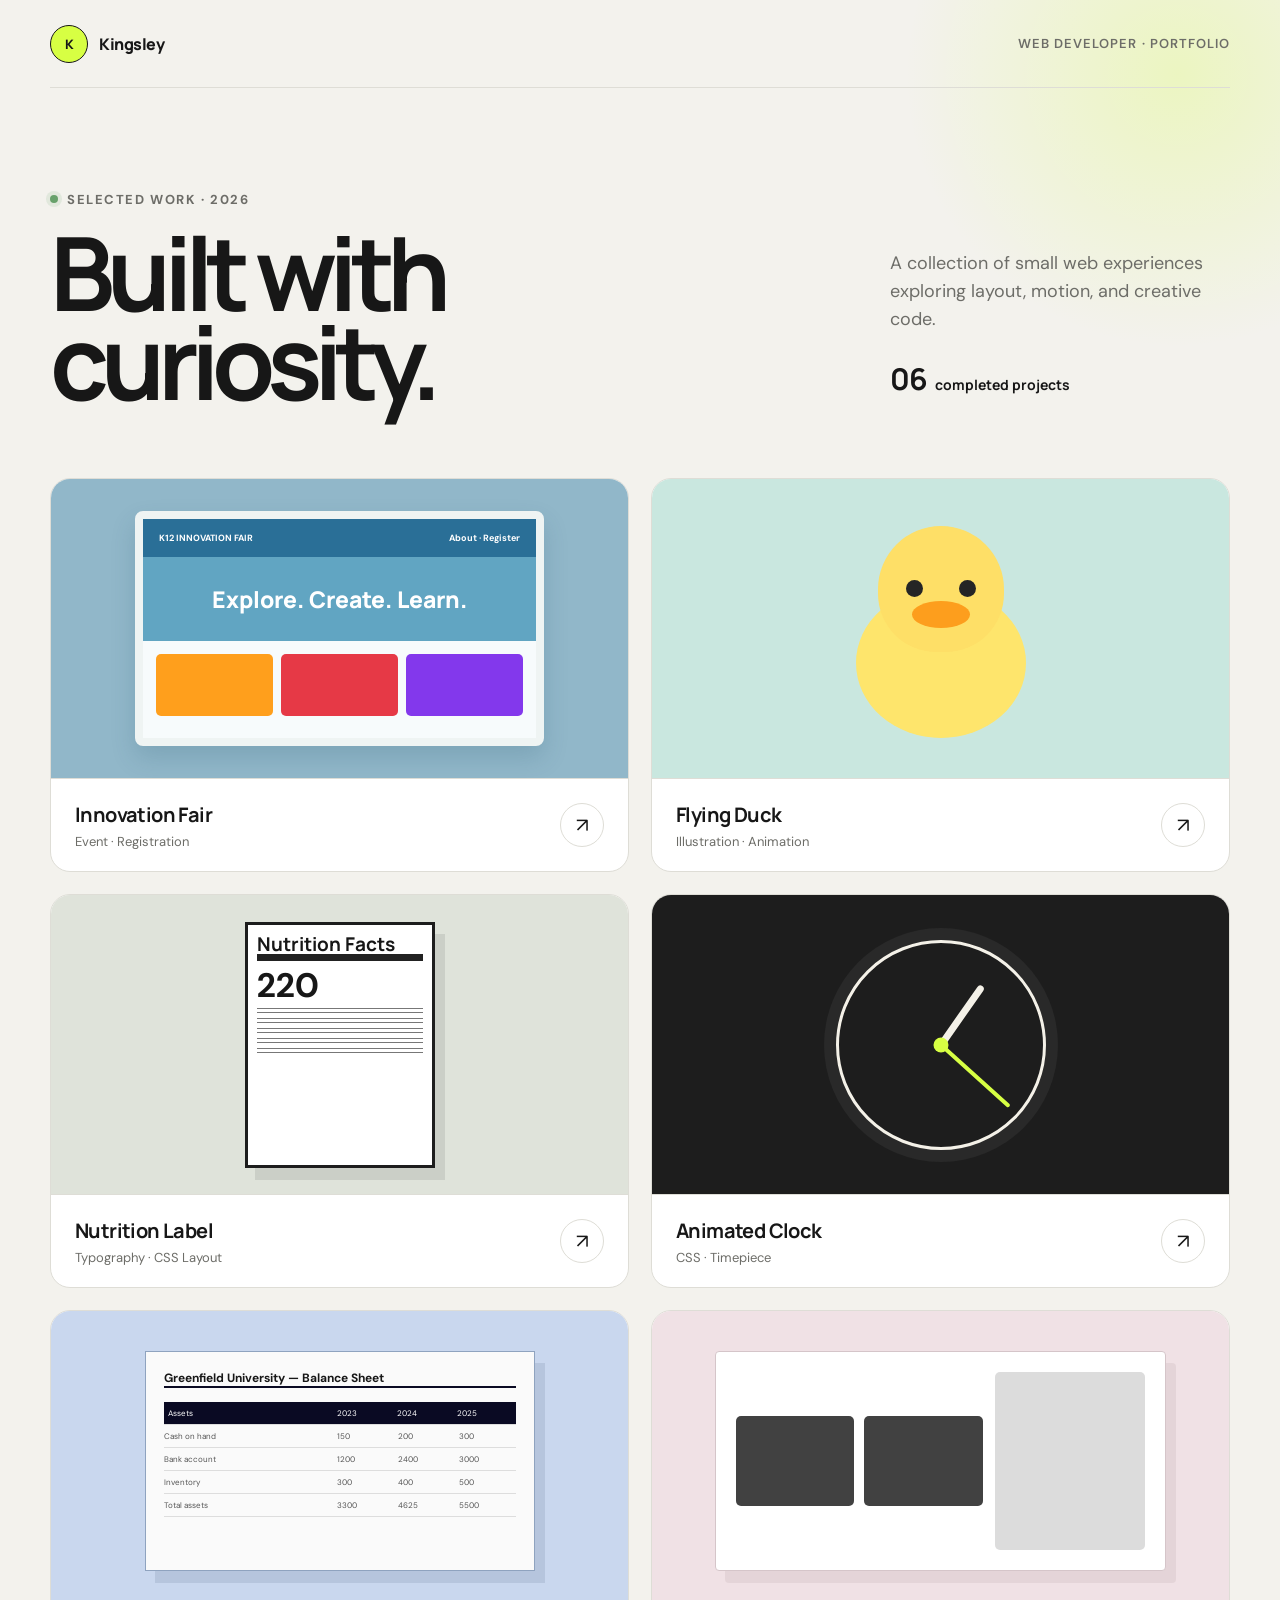
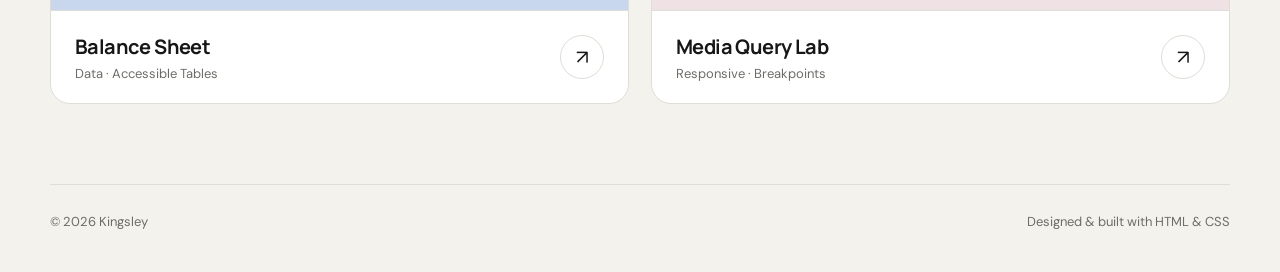
==== index.html @ a04c9cb6 "Add initial HTML structure for project portfolio" ====
<!doctype html>
<html lang="en">
  <head>
    <meta charset="UTF-8" />
    <meta name="viewport" content="width=device-width, initial-scale=1.0" />
    <meta
      name="description"
      content="A collection of web projects by Kingsley."
    />
    <title>Kingsley — Project Portfolio</title>
    <link rel="preconnect" href="https://fonts.googleapis.com" />
    <link rel="preconnect" href="https://fonts.gstatic.com" crossorigin />
    <link
      href="https://fonts.googleapis.com/css2?family=DM+Sans:wght@400;500;600;700&family=Manrope:wght@600;700;800&display=swap"
      rel="stylesheet"
    />
    <style>
      :root {
        --ink: #171717;
        --muted: #6d6d68;
        --paper: #f3f2ed;
        --white: #fff;
        --lime: #d7ff43;
        --line: #deddd6;
      }

      * {
        box-sizing: border-box;
      }

      html {
        scroll-behavior: smooth;
      }

      body {
        margin: 0;
        font-family: "DM Sans", sans-serif;
        color: var(--ink);
        background:
          radial-gradient(
            circle at 92% 4%,
            rgba(215, 255, 67, 0.26),
            transparent 17rem
          ),
          var(--paper);
      }

      a {
        color: inherit;
      }

      .shell {
        width: min(1180px, calc(100% - 40px));
        margin: 0 auto;
      }

      header {
        height: 88px;
        display: flex;
        align-items: center;
        justify-content: space-between;
        border-bottom: 1px solid var(--line);
      }

      .brand {
        display: flex;
        align-items: center;
        gap: 11px;
        font-family: "Manrope", sans-serif;
        font-weight: 800;
        letter-spacing: -0.03em;
        text-decoration: none;
      }

      .brand-mark {
        width: 38px;
        height: 38px;
        display: grid;
        place-items: center;
        border: 1.5px solid var(--ink);
        border-radius: 50%;
        background: var(--lime);
        font-size: 13px;
      }

      .header-meta {
        color: var(--muted);
        font-size: 13px;
        font-weight: 600;
        letter-spacing: 0.08em;
        text-transform: uppercase;
      }

      .hero {
        min-height: 390px;
        display: grid;
        grid-template-columns: 1.25fr 0.75fr;
        align-items: end;
        gap: 40px;
        padding: 82px 0 72px;
      }

      .eyebrow {
        display: flex;
        align-items: center;
        gap: 9px;
        margin-bottom: 20px;
        color: var(--muted);
        font-size: 13px;
        font-weight: 700;
        letter-spacing: 0.12em;
        text-transform: uppercase;
      }

      .eyebrow::before {
        content: "";
        width: 8px;
        height: 8px;
        border-radius: 50%;
        background: #68a16b;
        box-shadow: 0 0 0 4px rgba(104, 161, 107, 0.13);
      }

      h1 {
        max-width: 760px;
        margin: 0;
        font-family: "Manrope", sans-serif;
        font-size: clamp(58px, 8vw, 104px);
        line-height: 0.87;
        letter-spacing: -0.075em;
      }

      .hero-aside {
        max-width: 340px;
        justify-self: end;
        padding-bottom: 7px;
      }

      .hero-aside p {
        margin: 0 0 24px;
        color: var(--muted);
        font-size: 18px;
        line-height: 1.55;
      }

      .count {
        display: inline-flex;
        align-items: baseline;
        gap: 8px;
        font-family: "Manrope", sans-serif;
        font-size: 14px;
        font-weight: 700;
      }

      .count strong {
        font-size: 30px;
        letter-spacing: -0.04em;
      }

      .projects {
        display: grid;
        grid-template-columns: repeat(2, minmax(0, 1fr));
        gap: 22px;
        padding-bottom: 80px;
      }

      .project-card {
        overflow: hidden;
        border: 1px solid var(--line);
        border-radius: 20px;
        background: var(--white);
        text-decoration: none;
        transition:
          transform 180ms ease,
          box-shadow 180ms ease;
      }

      .project-card:hover {
        transform: translateY(-5px);
        box-shadow: 0 18px 40px rgba(34, 34, 28, 0.09);
      }

      .preview {
        height: 300px;
        display: grid;
        place-items: center;
        overflow: hidden;
        border-bottom: 1px solid var(--line);
      }

      .project-info {
        display: flex;
        align-items: center;
        justify-content: space-between;
        min-height: 92px;
        padding: 20px 24px;
      }

      .project-info h2 {
        margin: 0 0 5px;
        font-family: "Manrope", sans-serif;
        font-size: 20px;
        letter-spacing: -0.03em;
      }

      .project-info p {
        margin: 0;
        color: var(--muted);
        font-size: 13px;
      }

      .arrow {
        width: 44px;
        height: 44px;
        flex: 0 0 auto;
        display: grid;
        place-items: center;
        border: 1px solid var(--line);
        border-radius: 50%;
        font-size: 20px;
        transition:
          background 180ms ease,
          transform 180ms ease;
      }

      .project-card:hover .arrow {
        transform: rotate(-45deg);
        background: var(--lime);
      }

      /* Project thumbnails */
      .preview-registration {
        background: #91b7c9;
        padding: 26px;
      }

      .fair-window {
        width: 78%;
        height: 235px;
        overflow: hidden;
        border: 8px solid #eff4f3;
        border-radius: 8px;
        background: #f7fbfc;
        box-shadow: 0 12px 24px rgba(36, 82, 103, 0.18);
      }

      .fair-nav {
        height: 38px;
        display: flex;
        align-items: center;
        justify-content: space-between;
        padding: 0 16px;
        background: #2a6f97;
        color: white;
        font-size: 9px;
        font-weight: 700;
      }

      .fair-hero {
        height: 84px;
        display: grid;
        place-items: center;
        background: #61a5c2;
        color: white;
        font-family: "Manrope", sans-serif;
        font-size: 23px;
        font-weight: 800;
      }

      .fair-cards {
        display: grid;
        grid-template-columns: repeat(3, 1fr);
        gap: 8px;
        padding: 13px;
      }

      .fair-cards i {
        height: 62px;
        border-radius: 5px;
        background: #ff9f1c;
      }

      .fair-cards i:nth-child(2) {
        background: #e63946;
      }
      .fair-cards i:nth-child(3) {
        background: #8338ec;
      }

      .preview-clock {
        background: #1d1d1d;
      }

      .clock-preview {
        position: relative;
        width: 210px;
        height: 210px;
        border: 3px solid #f4f1e8;
        border-radius: 50%;
        box-shadow: 0 0 0 12px #292929;
      }

      .clock-preview::before,
      .clock-preview::after {
        content: "";
        position: absolute;
        left: 50%;
        bottom: 50%;
        transform-origin: bottom;
        border-radius: 99px;
      }

      .clock-preview::before {
        width: 7px;
        height: 72px;
        background: #f4f1e8;
        transform: translateX(-50%) rotate(35deg);
      }

      .clock-preview::after {
        width: 4px;
        height: 92px;
        background: #d7ff43;
        transform: translateX(-50%) rotate(132deg);
      }

      .clock-dot {
        position: absolute;
        z-index: 2;
        left: 50%;
        top: 50%;
        width: 15px;
        height: 15px;
        transform: translate(-50%, -50%);
        border-radius: 50%;
        background: #d7ff43;
      }

      .preview-nutrition {
        background: #dfe3da;
      }

      .nutrition-preview {
        width: 190px;
        height: 246px;
        padding: 9px;
        border: 3px solid #1d1d1d;
        background: white;
        box-shadow: 10px 12px 0 rgba(29, 29, 29, 0.1);
        text-align: left;
      }

      .nutrition-preview h3 {
        margin: 0;
        border-bottom: 7px solid #222;
        font-family: "Manrope", sans-serif;
        font-size: 19px;
        line-height: 1.1;
      }

      .nutrition-preview b {
        display: block;
        margin: 8px 0 4px;
        font-size: 34px;
        line-height: 1;
      }

      .nutrition-preview i {
        display: block;
        height: 5px;
        margin-top: 5px;
        border-top: 1px solid #777;
        border-bottom: 1px solid #777;
      }

      .preview-duck {
        background: #c9e7df;
      }

      .duck-preview {
        position: relative;
        width: 210px;
        height: 225px;
      }

      .duck-head {
        position: absolute;
        z-index: 2;
        left: 50%;
        top: 10px;
        width: 126px;
        height: 126px;
        transform: translateX(-50%);
        border-radius: 52% 52% 48% 48%;
        background: #fedf67;
      }

      .duck-head::before,
      .duck-head::after {
        content: "";
        position: absolute;
        top: 54px;
        width: 17px;
        height: 17px;
        border-radius: 50%;
        background: #252525;
      }

      .duck-head::before {
        left: 28px;
      }
      .duck-head::after {
        right: 28px;
      }

      .duck-beak {
        position: absolute;
        z-index: 3;
        left: 50%;
        top: 85px;
        width: 58px;
        height: 27px;
        transform: translateX(-50%);
        border-radius: 50%;
        background: #fd9e1d;
      }

      .duck-body {
        position: absolute;
        left: 50%;
        bottom: 3px;
        width: 170px;
        height: 150px;
        transform: translateX(-50%);
        border-radius: 50%;
        background: #fee56c;
      }

      .preview-sheet {
        background: #c9d7ee;
      }

      .sheet-preview {
        width: 72%;
        max-width: 390px;
        height: 220px;
        padding: 18px;
        background: #fafafa;
        border: 1px solid #8fa3bf;
        box-shadow: 10px 12px 0 rgba(44, 67, 102, 0.12);
      }

      .sheet-preview h3 {
        margin: 0 0 14px;
        border-bottom: 2px solid #0a0a23;
        font-size: 12px;
      }

      .sheet-row {
        display: grid;
        grid-template-columns: 1.5fr repeat(3, 0.5fr);
        gap: 5px;
        height: 23px;
        align-items: center;
        border-bottom: 1px solid #ddd;
        color: #555;
        font-size: 8px;
      }

      .sheet-row.header {
        background: #0a0a23;
        color: white;
        padding: 0 4px;
      }

      .preview-media {
        background: #f0e1e5;
      }

      .media-preview {
        width: 78%;
        height: 220px;
        display: grid;
        grid-template-columns: 1fr 150px;
        gap: 12px;
        padding: 20px;
        background: white;
        border: 1px solid #d5c5c9;
        border-radius: 4px;
        box-shadow: 10px 12px 0 rgba(91, 61, 70, 0.08);
      }

      .media-main {
        display: grid;
        grid-template-columns: repeat(2, 1fr);
        gap: 10px;
        align-content: center;
      }

      .media-main i {
        height: 90px;
        border-radius: 5px;
        background: #414141;
      }

      .media-side {
        border-radius: 5px;
        background: #dcdcdc;
      }

      footer {
        display: flex;
        justify-content: space-between;
        padding: 28px 0 42px;
        border-top: 1px solid var(--line);
        color: var(--muted);
        font-size: 13px;
      }

      @media (max-width: 760px) {
        .shell {
          width: min(100% - 28px, 1180px);
        }

        header {
          height: 72px;
        }

        .header-meta {
          display: none;
        }

        .hero {
          min-height: 360px;
          grid-template-columns: 1fr;
          gap: 28px;
          padding: 56px 0 48px;
        }

        h1 {
          font-size: clamp(54px, 18vw, 82px);
        }

        .hero-aside {
          justify-self: start;
        }

        .projects {
          grid-template-columns: 1fr;
        }

        .preview {
          height: 255px;
        }

        footer {
          gap: 20px;
          flex-direction: column;
        }
      }

      @media (prefers-reduced-motion: reduce) {
        html {
          scroll-behavior: auto;
        }

        .project-card,
        .arrow {
          transition: none;
        }
      }
    </style>
  </head>
  <body>
    <div class="shell">
      <header>
        <a class="brand" href="#" aria-label="Back to top">
          <span class="brand-mark">K</span>
          <span>Kingsley</span>
        </a>
        <div class="header-meta">Web Developer · Portfolio</div>
      </header>

      <main>
        <section class="hero" aria-labelledby="portfolio-heading">
          <div>
            <div class="eyebrow">Selected work · 2026</div>
            <h1 id="portfolio-heading">Built with curiosity.</h1>
          </div>
          <div class="hero-aside">
            <p>
              A collection of small web experiences exploring layout, motion,
              and creative code.
            </p>
            <div class="count"><strong>06</strong> completed projects</div>
          </div>
        </section>

        <section class="projects" aria-label="Completed projects">
          <a class="project-card" href="./RegistrationWebsite/index.html">
            <div class="preview preview-registration">
              <div class="fair-window" aria-hidden="true">
                <div class="fair-nav">
                  <span>K12 INNOVATION FAIR</span><span>About · Register</span>
                </div>
                <div class="fair-hero">Explore. Create. Learn.</div>
                <div class="fair-cards"><i></i><i></i><i></i></div>
              </div>
            </div>
            <div class="project-info">
              <div>
                <h2>Innovation Fair</h2>
                <p>Event · Registration</p>
              </div>
              <span class="arrow" aria-hidden="true">↗</span>
            </div>
          </a>

          <a class="project-card" href="./FlyingDuck/index.html">
            <div class="preview preview-duck">
              <div class="duck-preview" aria-hidden="true">
                <div class="duck-head"></div>
                <div class="duck-beak"></div>
                <div class="duck-body"></div>
              </div>
            </div>
            <div class="project-info">
              <div>
                <h2>Flying Duck</h2>
                <p>Illustration · Animation</p>
              </div>
              <span class="arrow" aria-hidden="true">↗</span>
            </div>
          </a>

          <a class="project-card" href="./NutritionLabel/index.html">
            <div class="preview preview-nutrition">
              <div class="nutrition-preview" aria-hidden="true">
                <h3>Nutrition Facts</h3>
                <b>220</b>
                <i></i><i></i><i></i><i></i><i></i>
              </div>
            </div>
            <div class="project-info">
              <div>
                <h2>Nutrition Label</h2>
                <p>Typography · CSS Layout</p>
              </div>
              <span class="arrow" aria-hidden="true">↗</span>
            </div>
          </a>

          <a class="project-card" href="./Clock/index.html">
            <div class="preview preview-clock">
              <div class="clock-preview" aria-hidden="true">
                <span class="clock-dot"></span>
              </div>
            </div>
            <div class="project-info">
              <div>
                <h2>Animated Clock</h2>
                <p>CSS · Timepiece</p>
              </div>
              <span class="arrow" aria-hidden="true">↗</span>
            </div>
          </a>

          <a class="project-card" href="./BalanceSheet/index.html">
            <div class="preview preview-sheet">
              <div class="sheet-preview" aria-hidden="true">
                <h3>Greenfield University — Balance Sheet</h3>
                <div class="sheet-row header">
                  <span>Assets</span><span>2023</span><span>2024</span
                  ><span>2025</span>
                </div>
                <div class="sheet-row">
                  <span>Cash on hand</span><span>150</span><span>200</span
                  ><span>300</span>
                </div>
                <div class="sheet-row">
                  <span>Bank account</span><span>1200</span><span>2400</span
                  ><span>3000</span>
                </div>
                <div class="sheet-row">
                  <span>Inventory</span><span>300</span><span>400</span
                  ><span>500</span>
                </div>
                <div class="sheet-row">
                  <span>Total assets</span><span>3300</span><span>4625</span
                  ><span>5500</span>
                </div>
              </div>
            </div>
            <div class="project-info">
              <div>
                <h2>Balance Sheet</h2>
                <p>Data · Accessible Tables</p>
              </div>
              <span class="arrow" aria-hidden="true">↗</span>
            </div>
          </a>

          <a class="project-card" href="./MediaQuery/index.html">
            <div class="preview preview-media">
              <div class="media-preview" aria-hidden="true">
                <div class="media-main"><i></i><i></i></div>
                <div class="media-side"></div>
              </div>
            </div>
            <div class="project-info">
              <div>
                <h2>Media Query Lab</h2>
                <p>Responsive · Breakpoints</p>
              </div>
              <span class="arrow" aria-hidden="true">↗</span>
            </div>
          </a>
        </section>
      </main>

      <footer>
        <span>© 2026 Kingsley</span>
        <span>Designed &amp; built with HTML &amp; CSS</span>
      </footer>
    </div>
  </body>
</html>
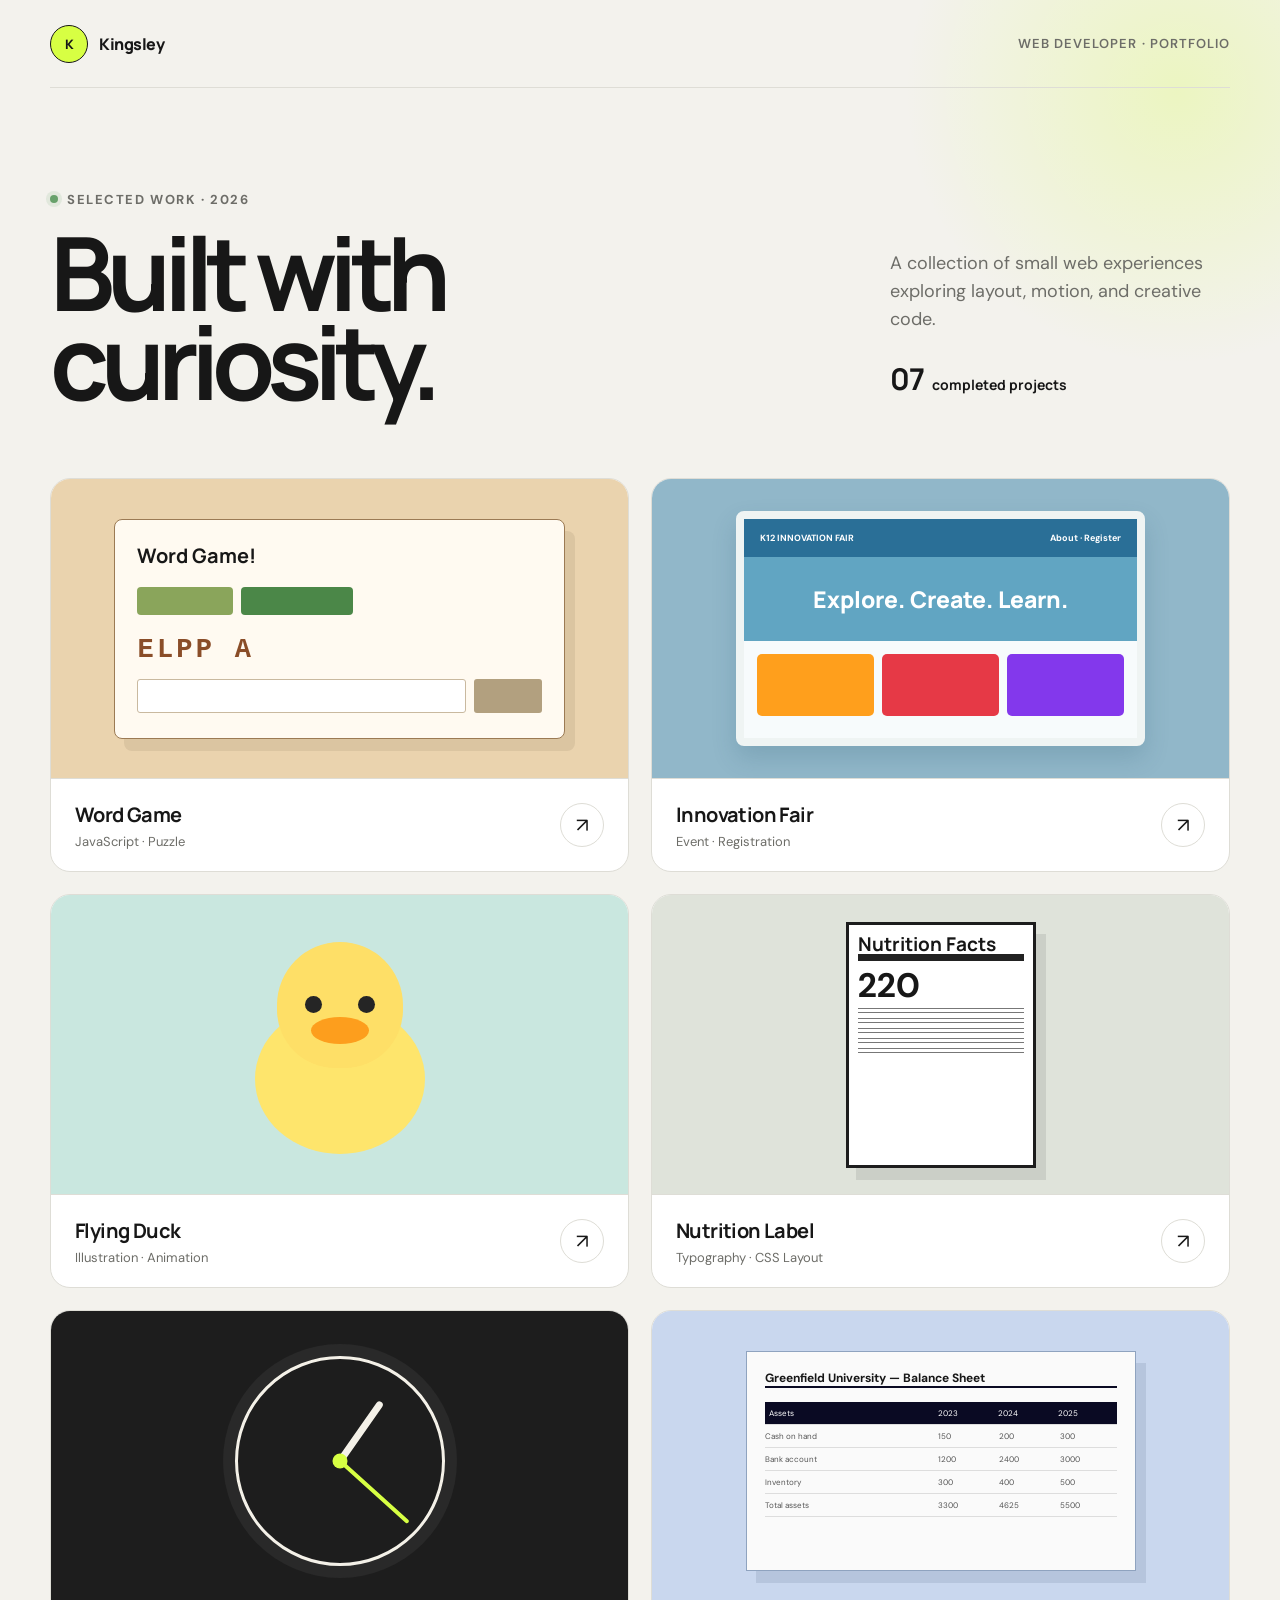
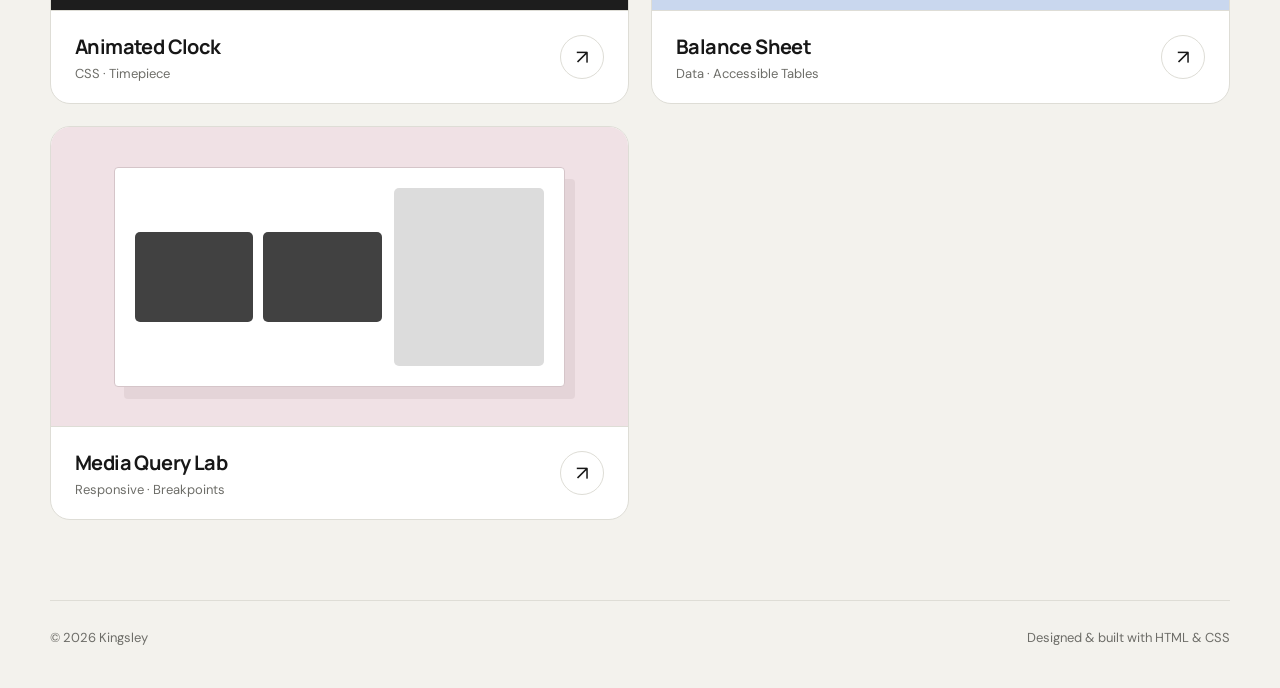
==== commit 1f53f284: "Add Word Game project and update project guidelines" ====
--- a/index.html
+++ b/index.html
@@ -234,6 +234,71 @@
         padding: 26px;
       }
 
+      .preview-word {
+        background: #ead3ae;
+      }
+
+      .word-preview {
+        width: 78%;
+        min-height: 220px;
+        padding: 22px;
+        border: 1px solid #9b7a54;
+        border-radius: 8px;
+        background: #fffaf1;
+        box-shadow: 10px 12px 0 rgba(91, 71, 48, 0.1);
+      }
+
+      .word-preview h3 {
+        margin: 0 0 18px;
+        font-family: "Manrope", sans-serif;
+        font-size: 20px;
+      }
+
+      .word-preview .edition-buttons {
+        display: flex;
+        gap: 8px;
+        margin-bottom: 20px;
+      }
+
+      .edition-buttons i {
+        height: 28px;
+        width: 96px;
+        border-radius: 4px;
+        background: #8aa55b;
+      }
+
+      .edition-buttons i:last-child {
+        width: 112px;
+        background: #4b8748;
+      }
+
+      .scramble-preview {
+        margin-bottom: 14px;
+        color: #8a4d28;
+        font-family: monospace;
+        font-size: 27px;
+        font-weight: 700;
+        letter-spacing: 0.12em;
+      }
+
+      .answer-preview {
+        display: grid;
+        grid-template-columns: 1fr 68px;
+        gap: 8px;
+      }
+
+      .answer-preview i {
+        height: 34px;
+        border: 1px solid #c9b99f;
+        border-radius: 3px;
+        background: white;
+      }
+
+      .answer-preview i:last-child {
+        border: 0;
+        background: #b2a07f;
+      }
+
       .fair-window {
         width: 78%;
         height: 235px;
@@ -592,11 +657,29 @@
               A collection of small web experiences exploring layout, motion,
               and creative code.
             </p>
-            <div class="count"><strong>06</strong> completed projects</div>
+            <div class="count"><strong>07</strong> completed projects</div>
           </div>
         </section>
 
         <section class="projects" aria-label="Completed projects">
+          <a class="project-card" href="./WordGame/index.html">
+            <div class="preview preview-word">
+              <div class="word-preview" aria-hidden="true">
+                <h3>Word Game!</h3>
+                <div class="edition-buttons"><i></i><i></i></div>
+                <div class="scramble-preview">ELPP A</div>
+                <div class="answer-preview"><i></i><i></i></div>
+              </div>
+            </div>
+            <div class="project-info">
+              <div>
+                <h2>Word Game</h2>
+                <p>JavaScript · Puzzle</p>
+              </div>
+              <span class="arrow" aria-hidden="true">↗</span>
+            </div>
+          </a>
+
           <a class="project-card" href="./RegistrationWebsite/index.html">
             <div class="preview preview-registration">
               <div class="fair-window" aria-hidden="true">
